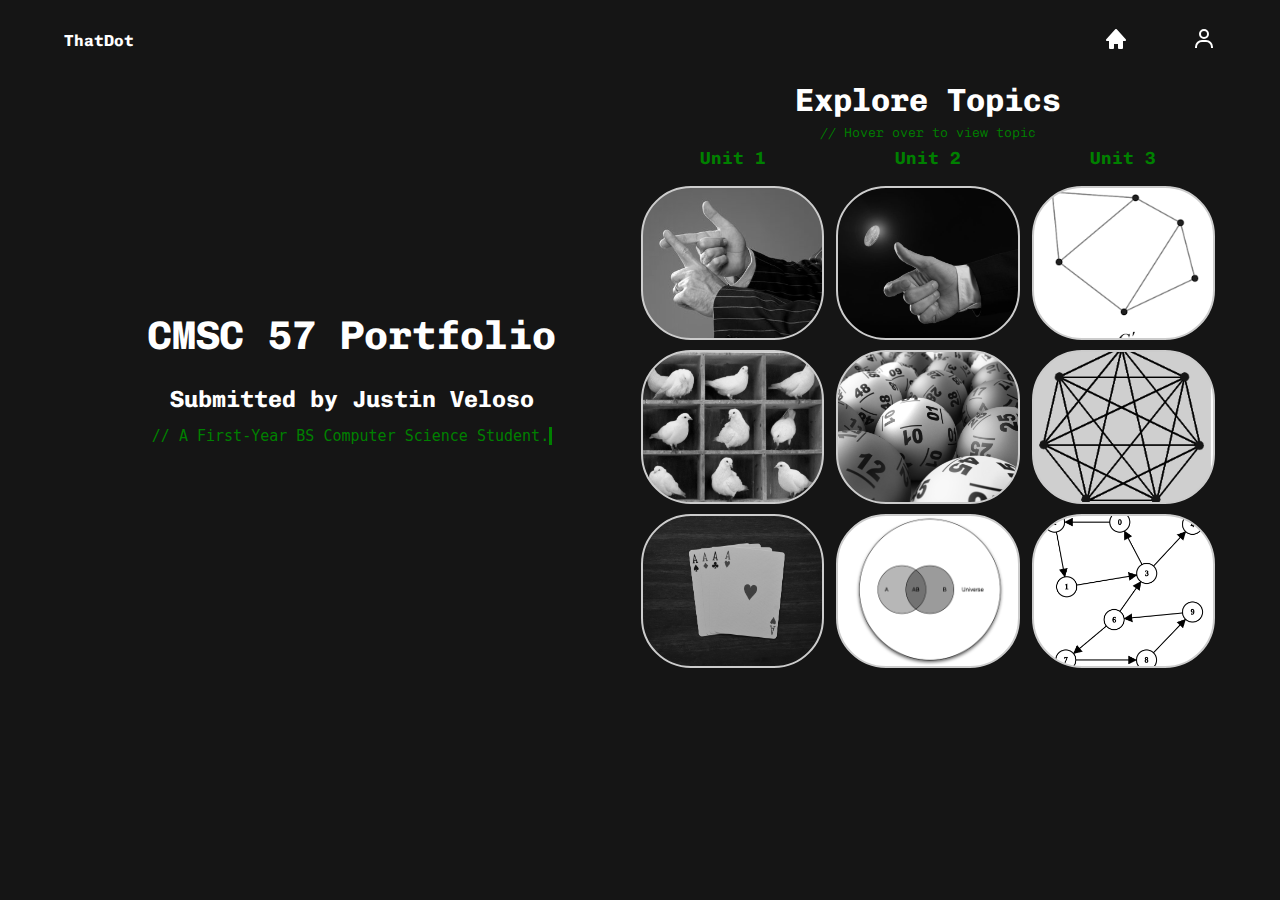
==== index.html @ 10825b25 "Add files via upload" ====
<!DOCTYPE html>
<html lang="en">
<head>
    <meta charset="UTF-8">
    <meta name="viewport" content="width=device-width, initial-scale=1.0">
    <title>Justin Veloso 57 Portfolio</title>
    <link href="/header.css" rel="stylesheet">

    <!--Google Fonts-->
    <link rel="preconnect" href="https://fonts.googleapis.com">
    <link rel="preconnect" href="https://fonts.gstatic.com" crossorigin>
    <link href="https://fonts.googleapis.com/css2?family=Chivo+Mono:ital,wght@0,100..900;1,100..900&display=swap" rel="stylesheet">

    <style>
        body {
            font-family: "Chivo Mono", monospace;
            display: flex;
            margin: 0;
            flex-direction: column;
            align-items: center;
            background: rgb(21, 21, 21);
            color:white;
            overflow-y: hidden;
            overflow-x: hidden;
        }

        .container {
            display: flex;
            flex-direction: row;
            align-items: center;
            width: 90%;
            margin-top: 20px;
        }

        .left-side {
            width: 100%;
            text-align: center;
            align-items: center;
            font-size: 20px;
            right: 20px;
        }

        .left-side p{
            width: 44ch;
            animation: typing 2.5s steps(44), blink .5s step-end infinite alternate;
            white-space: nowrap;
            overflow: hidden;
            border-right: 3px solid;
            font-family: monospace;
            font-size: 15px;
            color: green;
            margin-top: -10px;
        }

        a{
            text-decoration: none;
        }
        @keyframes typing {
        from {
            width: 0;
        }
        }
            
        @keyframes blink {
        50% {
            border-color: transparent
        }
        }

        .right-side {
            width: 100%;
            text-align: center;
            margin-top: 20px;
        }

        .right-side h1{
            margin-top: -15px;
        }

        .right-side h5{
            margin-top: -15px;
            margin-bottom: 10px;
            color: green;
            font-weight: 300;
        }

        .grid {
            display: grid;
            grid-template-columns: repeat(3, minmax(150px, 1fr));
            gap: 10px;
            justify-items: center;
        }

        .image-placeholder {
            text-align: center;
            height: 150px;
            width: 14vw;
            background-color: rgb(255, 255, 255);
            border: 2px solid #ccc;
            border-radius: 50px;
            transition: all .55s ease;
            margin-top: 10px;
            color: rgba(0, 0, 0, 0);
            display: flex;
            justify-content: center;
            align-items: center; /* Center content vertically */
            background-repeat: no-repeat;
            background-size: cover;
            background-position: center;
            background-blend-mode: luminosity;
        }   

        .image-placeholder p{
            font-size: 1.2vw;
            font-weight: 600;
            margin: 0;
        }

        .image-placeholder:hover{
            opacity: 0.7;
            transform: translateY(-10px);
            background-color: black;
            background-blend-mode: normal;
            cursor: pointer;
            color: white;
            text-shadow: 0px 2px 2px black;
        }

        @media screen and (max-width: 1000px) {
            body{
                overflow-y: auto;
            }
            .container {
                flex-direction: column;
            }
            .image-placeholder {
                height: 25vw;
                width: 25vw;
            }
            .image-placeholder p{
                font-size: 2.4vw;
            }
            .grid {
                margin: 0px -30px;
            }
            .right-side {
            margin-top: 50px;
            }
        }

        @media screen and (max-width: 500px) {
            body{
                overflow-y: auto;
            }

            .container {
                flex-direction: column;
            }
            .image-placeholder {
                height: 25vw;
                width: 50vw;
            }
            .image-placeholder p{
                font-size: 2.4vw;
            }
            .grid {
                margin: 0px -30px;
                grid-template-columns: repeat(1, minmax(150px, 1fr));
            }
            .right-side {
                margin-top: 290px;
            }
            .right-side h1 {
                margin-bottom: -20px;
            }
            .right-side h5{
                margin-top: 30px;
                color: green;
            }
            .left-side {
                margin-top: 220px;
            }
            .subgrid h3{
                margin-top: 50px;
            }
            video {
                visibility: none;
                box-shadow: 5px 10px 50px rgb(255, 255, 255);
            }
        }

        .subgrid{
            margin-top: -20px;
            font-size: 15px;
            color: green;
        }

        .picture > img{
            height: 400px;
            width: 400px;
            margin-bottom: 20px;
        }

        .p-container {
            display: grid;
            place-items: center;
        }

        video {
            position: fixed;
            min-width: 100%;
            min-height: 100%;
            width: auto;
            height: auto;
            z-index: -1;
            opacity: 20%;
            position: absolute;
            top: 50%;
            left: 50%;
            transform: translate(-50%,-50%);
        }

        #img1 { background-image: url("img/img1.jpg");}
        #img2 { background-image: url("img/img2.jpg");}
        #img3 { background-image: url("img/img3.jpg");}
        #img4 { background-image: url("img/img4.jpg");}
        #img5 { background-image: url("img/img5.jpg");}
        #img6 { background-image: url("img/img6.png");}
        #img7 { background-image: url("img/img7.png");}
        #img8 { background-image: url("img/img8.png");}
        #img9 { background-image: url("img/img9.png");}
    </style>
</head>
<body>
    <video autoplay muted loop id="myVideo">
        <source src="/vids/bg1.mp4" type="video/mp4">
    </video>
    <header>
        <h4 id="logo">ThatDot</h4>
        <ul class="nav">
            <li><a href="#"><svg xmlns="http://www.w3.org/2000/svg" width="24" height="24" viewBox="0 0 24 24" style="fill: rgb(255, 255, 255)"><path d="m21.743 12.331-9-10c-.379-.422-1.107-.422-1.486 0l-9 10a.998.998 0 0 0-.17 1.076c.16.361.518.593.913.593h2v7a1 1 0 0 0 1 1h3a1 1 0 0 0 1-1v-4h4v4a1 1 0 0 0 1 1h3a1 1 0 0 0 1-1v-7h2a.998.998 0 0 0 .743-1.669z"></path></svg></a></li>
            <li><a href="#"><svg xmlns="http://www.w3.org/2000/svg" width="24" height="24" viewBox="0 0 24 24" style="fill: rgb(255, 255, 255)"><path d="M12 2a5 5 0 1 0 5 5 5 5 0 0 0-5-5zm0 8a3 3 0 1 1 3-3 3 3 0 0 1-3 3zm9 11v-1a7 7 0 0 0-7-7h-4a7 7 0 0 0-7 7v1h2v-1a5 5 0 0 1 5-5h4a5 5 0 0 1 5 5v1z"></path></svg></a></li>
        </ul>
    </header>
    <div class="container">
        <div class="left-side">
            <h1>CMSC 57 Portfolio</h1>
            <h3>Submitted by Justin Veloso</h3>
            <div class="p-container">
                <p>// A First-Year BS Computer Science Student.</p>
            </div>
            <div class="picture">

            </div>
        </div>
        <div class="right-side">
            <h1>Explore Topics</h1>
            <h5>// Hover over to view topic</h5>
            <div class="grid">
                <!-- Placeholder images -->
                <div class="subgrid">
                    <h3>Unit 1</h3>
                    <a href="unit1.1.html"><div class="image-placeholder" id="img1"><p>Basics of Counting</p></div></a>
                    <a href="unit1.2.html"><div class="image-placeholder" id="img2"><p>Pigeonhole Principle</p></div></a>
                    <a href="unit1.3.html"><div class="image-placeholder" id="img3"><p>Permutation and Combination</p></div></a>
                </div>
                <div class="subgrid">
                    <h3>Unit 2</h3>
                    <a href="unit2.1.html"><div class="image-placeholder" id="img4"><p>Finite Probability</p></div></a>
                    <a href="unit2.2.html"><div class="image-placeholder" id="img5"><p>Probability Theory</p></div></a>
                    <a href="unit2.3.html"><div class="image-placeholder" id="img6"><p>Bayes Theorem</p></div></a>
                </div>
                <div class="subgrid">
                    <h3>Unit 3</h3>
                    <a href="unit3.1.html"><div class="image-placeholder" id="img7"><p>Representing Graphs</p></div></a>
                    <a href="unit3.2.html"><div class="image-placeholder" id="img8"><p>Connectivity</p></div></a>
                    <a href="unit3.3.html"><div class="image-placeholder" id="img9"><p>Euler and Hamilton Paths</p></div></a>
                </div>
            </div>
        </div>
    </div>
</body>
</html>
---- header.css ----
header {
    width: 100%;
    height: 4vh;
    padding: 10px 0;
    display: flex;
    justify-content: space-between;
    align-items: center;
    flex-wrap: wrap;
}
.nav {
    display: flex;
    list-style-type: none;
    margin: 0;
    padding: 0;
    z-index: 3;
}

.nav li {
    margin-right: 5vw;
}

.nav a {
    color: rgb(255, 255, 255);
    font-size: 15px;
    font-weight: 600;
    text-decoration: none;
    border-bottom: 2px solid transparent;
    transition: all .55s ease;
}
#logo {
    margin-left: 5vw;
}

.pageTitle {
    color:green;
}
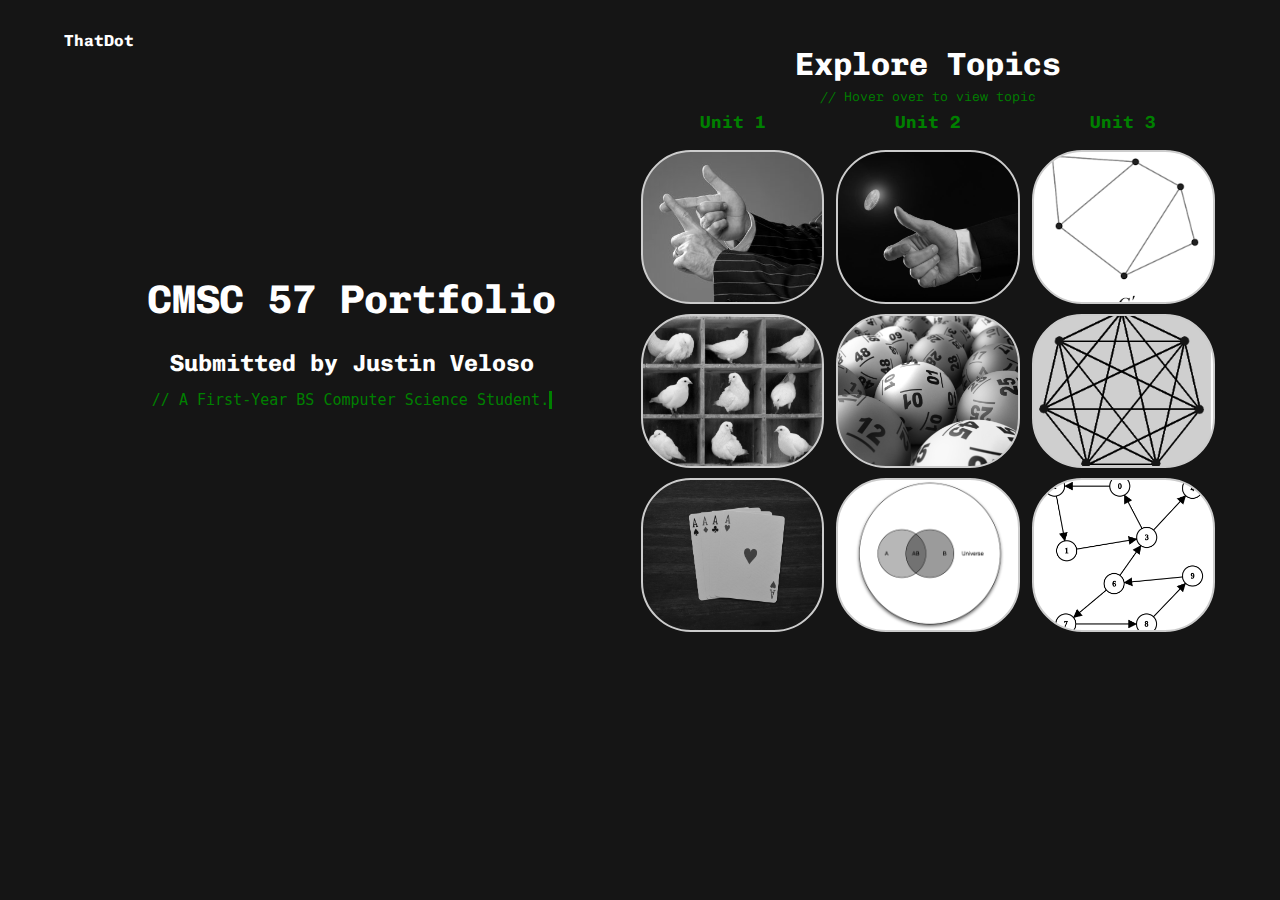
==== commit 9b90e133: "Final push" ====
--- a/index.html
+++ b/index.html
@@ -4,7 +4,7 @@
     <meta charset="UTF-8">
     <meta name="viewport" content="width=device-width, initial-scale=1.0">
     <title>Justin Veloso 57 Portfolio</title>
-    <link href="/header.css" rel="stylesheet">
+    <link href="header.css" rel="stylesheet">
 
     <!--Google Fonts-->
     <link rel="preconnect" href="https://fonts.googleapis.com">
@@ -233,14 +233,10 @@
 </head>
 <body>
     <video autoplay muted loop id="myVideo">
-        <source src="/vids/bg1.mp4" type="video/mp4">
+        <source src="vids/bg1.mp4" type="video/mp4">
     </video>
     <header>
         <h4 id="logo">ThatDot</h4>
-        <ul class="nav">
-            <li><a href="#"><svg xmlns="http://www.w3.org/2000/svg" width="24" height="24" viewBox="0 0 24 24" style="fill: rgb(255, 255, 255)"><path d="m21.743 12.331-9-10c-.379-.422-1.107-.422-1.486 0l-9 10a.998.998 0 0 0-.17 1.076c.16.361.518.593.913.593h2v7a1 1 0 0 0 1 1h3a1 1 0 0 0 1-1v-4h4v4a1 1 0 0 0 1 1h3a1 1 0 0 0 1-1v-7h2a.998.998 0 0 0 .743-1.669z"></path></svg></a></li>
-            <li><a href="#"><svg xmlns="http://www.w3.org/2000/svg" width="24" height="24" viewBox="0 0 24 24" style="fill: rgb(255, 255, 255)"><path d="M12 2a5 5 0 1 0 5 5 5 5 0 0 0-5-5zm0 8a3 3 0 1 1 3-3 3 3 0 0 1-3 3zm9 11v-1a7 7 0 0 0-7-7h-4a7 7 0 0 0-7 7v1h2v-1a5 5 0 0 1 5-5h4a5 5 0 0 1 5 5v1z"></path></svg></a></li>
-        </ul>
     </header>
     <div class="container">
         <div class="left-side">
--- a/header.css
+++ b/header.css
@@ -1,11 +1,14 @@
 header {
     width: 100%;
     height: 4vh;
+    margin-bottom: -4vh;
     padding: 10px 0;
     display: flex;
-    justify-content: space-between;
     align-items: center;
+    justify-content: center;
     flex-wrap: wrap;
+    z-index: 2;
+    background-color: rgba(0, 0, 0, 0);
 }
 .nav {
     display: flex;
@@ -13,6 +16,7 @@
     margin: 0;
     padding: 0;
     z-index: 3;
+    margin-left: auto;
 }
 
 .nav li {
@@ -29,8 +33,21 @@
 }
 #logo {
     margin-left: 5vw;
+    margin-right: auto;
 }
 
 .pageTitle {
+    display: flex;
     color:green;
+    align-items: center;
+}
+
+.pageTitle a{
+    text-decoration:none;
+    margin: 30px;
+    font-size: 20px;
+    z-index: 2;
+    font-weight: 1000;
+    color: rgb(255, 255, 255);
+    text-shadow: 0px 1px 4px rgb(0, 255, 0);
 }